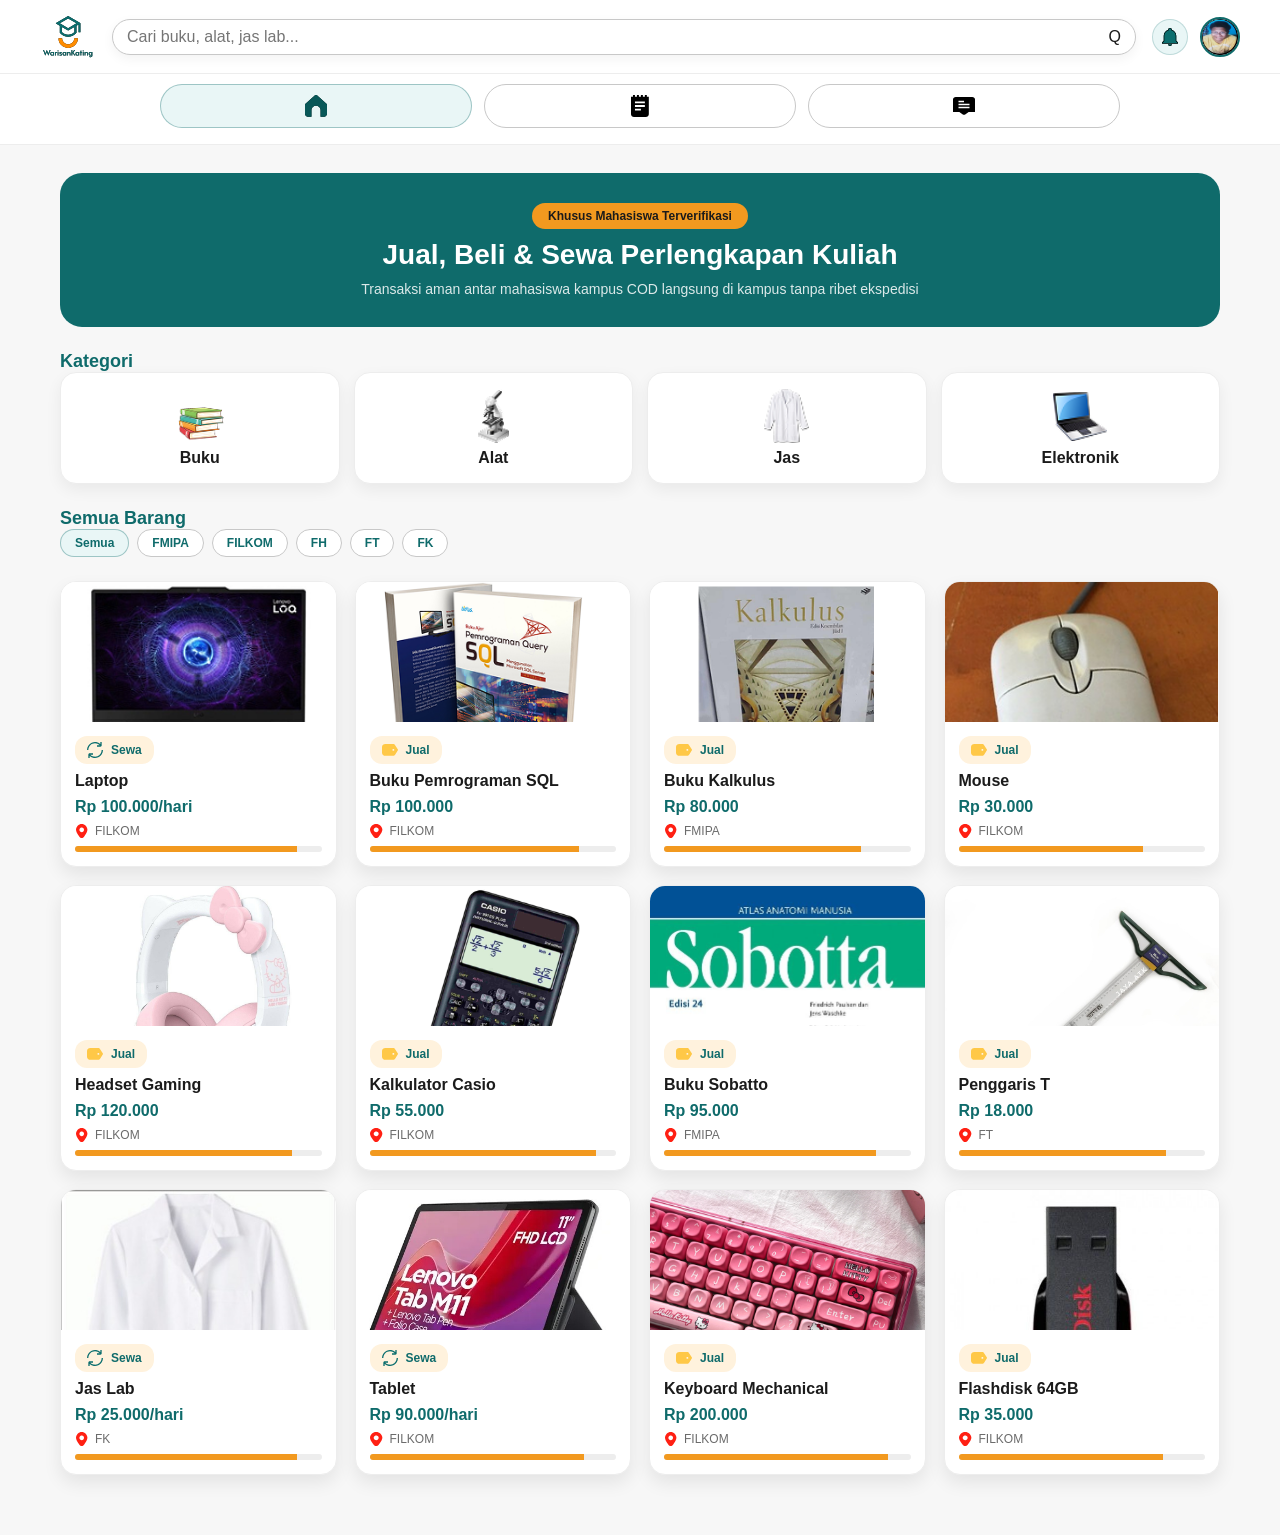
==== index.html @ fee2336a "First commit: membuat struktur dasar warisankating" ====
<!doctype html>
<html lang="id">
  <head>
    <meta charset="UTF-8" />
    <meta name="viewport" content="width=device-width, initial-scale=1.0" />
    <title>WarisanKating - Home</title>
    <link rel="stylesheet" href="style.css" />
  </head>
  <body class="app-shell">
    <header class="navbar">
      <div class="navbar-inner">
        <a class="brand" href="index.html">
          <img class="brand-logo" src="images/Logo.svg" alt="WarisanKating" />
        </a>
        <div class="nav-search">
          <input type="text" placeholder="Cari buku, alat, jas lab..." />
          <span>Q</span>
        </div>
        <div class="nav-actions">
          <span class="nav-icon">
            <img src="images/Notifikasi.svg" alt="Notifikasi" />
          </span>
          <a class="nav-avatar" href="profile.html">
            <img src="images/Prabu.png" alt="Foto Profil" />
          </a>
        </div>
      </div>
    </header>

    <nav class="top-icons">
      <div class="top-icons-inner">
        <a class="top-link is-active" href="index.html">
          <img src="images/Home.svg" alt="Beranda" />
        </a>
        <a class="top-link" href="sewa.html">
          <img src="images/Pesanan.svg" alt="Sewa" />
        </a>
        <a class="top-link" href="chat-list.html">
          <img src="images/Chat.svg" alt="Chat" />
        </a>
      </div>
    </nav>

    <main class="page-content">
      <section class="hero">
        <span class="hero-badge">Khusus Mahasiswa Terverifikasi</span>
        <h1 class="hero-title">Jual, Beli &amp; Sewa Perlengkapan Kuliah</h1>
        <p class="hero-subtitle">
          Transaksi aman antar mahasiswa kampus COD langsung di kampus tanpa
          ribet ekspedisi
        </p>
      </section>

      <section>
        <div class="section-title">Kategori</div>
        <div class="category-grid">
          <div class="category-card">
            <img src="images/KategoriBuku.png" alt="Buku" />
            <span>Buku</span>
          </div>
          <div class="category-card">
            <img src="images/KategoriAlat.png" alt="Alat" />
            <span>Alat</span>
          </div>
          <div class="category-card">
            <img src="images/KategoriJas.png" alt="Jas" />
            <span>Jas</span>
          </div>
          <div class="category-card">
            <img src="images/kategoriElektronik.png" alt="Elektronik" />
            <span>Elektronik</span>
          </div>
        </div>
      </section>

      <section>
        <div class="section-title">Semua Barang</div>
        <div class="filter-row">
          <span class="chip is-active">Semua</span>
          <span class="chip">FMIPA</span>
          <span class="chip">FILKOM</span>
          <span class="chip">FH</span>
          <span class="chip">FT</span>
          <span class="chip">FK</span>
        </div>
      </section>

      <section class="item-grid">
        <a class="item-card" href="detail.html?item=laptop">
          <div class="item-image">
            <img src="images/Laptop.png" alt="Laptop" />
          </div>
          <div class="item-body">
            <div class="item-tag">
              <img src="images/sewa.svg" alt="Sewa" />
              <span>Sewa</span>
            </div>
            <div class="item-name">Laptop</div>
            <div class="item-price">Rp 100.000/hari</div>
            <div class="item-location">
              <img src="images/lokasi.svg" alt="Lokasi" />
              <span>FILKOM</span>
            </div>
            <div class="item-progress"><span style="width: 90%"></span></div>
          </div>
        </a>
        <a class="item-card" href="detail.html?item=buku-sql">
          <div class="item-image">
            <img src="images/buku%20ql.png" alt="Buku SQL" />
          </div>
          <div class="item-body">
            <div class="item-tag">
              <img src="images/jual.svg" alt="Jual" />
              <span>Jual</span>
            </div>
            <div class="item-name">Buku Pemrograman SQL</div>
            <div class="item-price">Rp 100.000</div>
            <div class="item-location">
              <img src="images/lokasi.svg" alt="Lokasi" />
              <span>FILKOM</span>
            </div>
            <div class="item-progress"><span style="width: 85%"></span></div>
          </div>
        </a>
        <a class="item-card" href="detail.html?item=buku-kalkulus">
          <div class="item-image">
            <img src="images/Buku%20kalkulus.png" alt="Buku Kalkulus" />
          </div>
          <div class="item-body">
            <div class="item-tag">
              <img src="images/jual.svg" alt="Jual" />
              <span>Jual</span>
            </div>
            <div class="item-name">Buku Kalkulus</div>
            <div class="item-price">Rp 80.000</div>
            <div class="item-location">
              <img src="images/lokasi.svg" alt="Lokasi" />
              <span>FMIPA</span>
            </div>
            <div class="item-progress"><span style="width: 80%"></span></div>
          </div>
        </a>
        <a class="item-card" href="detail.html?item=mouse">
          <div class="item-image">
            <img src="images/tikus.png" alt="Mouse" />
          </div>
          <div class="item-body">
            <div class="item-tag">
              <img src="images/jual.svg" alt="Jual" />
              <span>Jual</span>
            </div>
            <div class="item-name">Mouse</div>
            <div class="item-price">Rp 30.000</div>
            <div class="item-location">
              <img src="images/lokasi.svg" alt="Lokasi" />
              <span>FILKOM</span>
            </div>
            <div class="item-progress"><span style="width: 75%"></span></div>
          </div>
        </a>
        <a class="item-card" href="detail.html?item=headset">
          <div class="item-image">
            <img src="images/ProdukHeadset.png" alt="Headset Gaming" />
          </div>
          <div class="item-body">
            <div class="item-tag">
              <img src="images/jual.svg" alt="Jual" />
              <span>Jual</span>
            </div>
            <div class="item-name">Headset Gaming</div>
            <div class="item-price">Rp 120.000</div>
            <div class="item-location">
              <img src="images/lokasi.svg" alt="Lokasi" />
              <span>FILKOM</span>
            </div>
            <div class="item-progress"><span style="width: 88%"></span></div>
          </div>
        </a>
        <a class="item-card" href="detail.html?item=calculator-casio">
          <div class="item-image">
            <img src="images/ProdukKalkulator.png" alt="Kalkulator Casio" />
          </div>
          <div class="item-body">
            <div class="item-tag">
              <img src="images/jual.svg" alt="Jual" />
              <span>Jual</span>
            </div>
            <div class="item-name">Kalkulator Casio</div>
            <div class="item-price">Rp 55.000</div>
            <div class="item-location">
              <img src="images/lokasi.svg" alt="Lokasi" />
              <span>FILKOM</span>
            </div>
            <div class="item-progress"><span style="width: 92%"></span></div>
          </div>
        </a>
        <a class="item-card" href="detail.html?item=buku-sabatta">
          <div class="item-image">
            <img src="images/ProdukSobotta.png" alt="Buku Sabotto" />
          </div>
          <div class="item-body">
            <div class="item-tag">
              <img src="images/jual.svg" alt="Jual" />
              <span>Jual</span>
            </div>
            <div class="item-name">Buku Sobatto</div>
            <div class="item-price">Rp 95.000</div>
            <div class="item-location">
              <img src="images/lokasi.svg" alt="Lokasi" />
              <span>FMIPA</span>
            </div>
            <div class="item-progress"><span style="width: 86%"></span></div>
          </div>
        </a>
        <a class="item-card" href="detail.html?item=penggaris-t">
          <div class="item-image">
            <img src="images/ProdukPenggaris.png" alt="Penggaris T" />
          </div>
          <div class="item-body">
            <div class="item-tag">
              <img src="images/jual.svg" alt="Jual" />
              <span>Jual</span>
            </div>
            <div class="item-name">Penggaris T</div>
            <div class="item-price">Rp 18.000</div>
            <div class="item-location">
              <img src="images/lokasi.svg" alt="Lokasi" />
              <span>FT</span>
            </div>
            <div class="item-progress"><span style="width: 84%"></span></div>
          </div>
        </a>
        <a class="item-card" href="detail.html?item=jas-lab">
          <div class="item-image">
            <img src="images/ProdukJaslab.png" alt="Jas Lab" />
          </div>
          <div class="item-body">
            <div class="item-tag">
              <img src="images/sewa.svg" alt="Sewa" />
              <span>Sewa</span>
            </div>
            <div class="item-name">Jas Lab</div>
            <div class="item-price">Rp 25.000/hari</div>
            <div class="item-location">
              <img src="images/lokasi.svg" alt="Lokasi" />
              <span>FK</span>
            </div>
            <div class="item-progress"><span style="width: 90%"></span></div>
          </div>
        </a>
        <a class="item-card" href="detail.html?item=tablet">
          <div class="item-image">
            <img src="images/ProdukTablet.png" alt="Tablet" />
          </div>
          <div class="item-body">
            <div class="item-tag">
              <img src="images/sewa.svg" alt="Sewa" />
              <span>Sewa</span>
            </div>
            <div class="item-name">Tablet</div>
            <div class="item-price">Rp 90.000/hari</div>
            <div class="item-location">
              <img src="images/lokasi.svg" alt="Lokasi" />
              <span>FILKOM</span>
            </div>
            <div class="item-progress"><span style="width: 87%"></span></div>
          </div>
        </a>
        <a class="item-card" href="detail.html?item=keyboard">
          <div class="item-image">
            <img src="images/ProdukKeyboard.png" alt="Keyboard Mechanical" />
          </div>
          <div class="item-body">
            <div class="item-tag">
              <img src="images/jual.svg" alt="Jual" />
              <span>Jual</span>
            </div>
            <div class="item-name">Keyboard Mechanical</div>
            <div class="item-price">Rp 200.000</div>
            <div class="item-location">
              <img src="images/lokasi.svg" alt="Lokasi" />
              <span>FILKOM</span>
            </div>
            <div class="item-progress"><span style="width: 91%"></span></div>
          </div>
        </a>
        <a class="item-card" href="detail.html?item=flashdisk">
          <div class="item-image">
            <img src="images/ProdukFlashdisk.png" alt="Flashdisk 64GB" />
          </div>
          <div class="item-body">
            <div class="item-tag">
              <img src="images/jual.svg" alt="Jual" />
              <span>Jual</span>
            </div>
            <div class="item-name">Flashdisk 64GB</div>
            <div class="item-price">Rp 35.000</div>
            <div class="item-location">
              <img src="images/lokasi.svg" alt="Lokasi" />
              <span>FILKOM</span>
            </div>
            <div class="item-progress"><span style="width: 83%"></span></div>
          </div>
        </a>
      </section>
    </main>
    <script src="script.js"></script>
  </body>
</html>
---- style.css ----
:root {
  --teal-900: #0f6b6b;
  --teal-700: #138080;
  --teal-500: #1a9b9b;
  --mint-100: #e9f6f6;
  --gray-50: #f7f7f7;
  --gray-100: #ededed;
  --gray-300: #c8c8c8;
  --gray-600: #6b6b6b;
  --white: #ffffff;
  --orange-500: #f2991f;
  --shadow-soft: 0 12px 28px rgba(0, 0, 0, 0.12);
  --radius-lg: 22px;
  --radius-md: 14px;
  --radius-sm: 10px;
}

* {
  box-sizing: border-box;
  margin: 0;
  padding: 0;
}

html,
body {
  height: 100%;
}

body {
  font-family: "Poppins", "Segoe UI", Tahoma, sans-serif;
  color: #1b1b1b;
  background: radial-gradient(
    circle at 20% 20%,
    #1a8b8b 0%,
    #0f6b6b 40%,
    #0b5151 100%
  );
}

body.app-shell {
  background: var(--gray-50);
}

a {
  text-decoration: none;
  color: inherit;
}

img {
  max-width: 100%;
  display: block;
}

button {
  font: inherit;
  border: none;
  background: none;
  cursor: pointer;
}

input {
  font: inherit;
}

.page {
  min-height: 100vh;
  display: flex;
  align-items: center;
  justify-content: center;
  padding: 40px 20px;
}

.card {
  width: min(960px, 100%);
  background: var(--white);
  border-radius: 28px;
  box-shadow: var(--shadow-soft);
  display: grid;
  grid-template-columns: 1.1fr 0.9fr;
  gap: 32px;
  padding: 40px;
}

@media (max-width: 900px) {
  .card {
    grid-template-columns: 1fr;
    padding: 32px 24px;
  }
}

.login-left {
  display: flex;
  flex-direction: column;
  gap: 22px;
}

.login-title {
  font-size: 40px;
  font-weight: 700;
  color: var(--teal-900);
  text-shadow: 0 2px 0 rgba(15, 107, 107, 0.25);
}

.login-subtitle {
  color: var(--gray-600);
  font-size: 14px;
}

.social-btn {
  display: flex;
  align-items: center;
  justify-content: center;
  gap: 12px;
  border: 1px solid var(--gray-300);
  border-radius: 999px;
  padding: 12px 18px;
  font-weight: 600;
  color: var(--teal-900);
}

.social-btn img {
  width: 20px;
  height: 20px;
  object-fit: contain;
}

.social-row {
  display: grid;
  grid-template-columns: repeat(3, 1fr);
  gap: 12px;
}

.social-icon {
  height: 46px;
  border: 1px solid var(--gray-300);
  border-radius: 999px;
  display: grid;
  place-items: center;
  color: var(--teal-900);
  font-weight: 700;
}

.social-icon img {
  width: 20px;
  height: 20px;
  object-fit: contain;
}

.divider {
  height: 1px;
  background: var(--gray-100);
}

.field {
  display: flex;
  flex-direction: column;
  gap: 8px;
}

.field label {
  font-size: 13px;
  color: var(--gray-600);
}

.field input {
  border: 1px solid var(--gray-300);
  border-radius: 999px;
  padding: 12px 16px;
  outline: none;
}

.field input:focus {
  border-color: var(--teal-700);
  box-shadow: 0 0 0 3px rgba(19, 128, 128, 0.15);
}

.primary-btn {
  background: var(--teal-900);
  color: var(--white);
  padding: 14px 18px;
  border-radius: 999px;
  font-weight: 600;
  display: inline-flex;
  align-items: center;
  justify-content: center;
  text-align: center;
}

.side-panel {
  background: var(--mint-100);
  border-radius: 24px;
  display: grid;
  place-items: center;
  padding: 32px;
  text-align: center;
  gap: 16px;
}

.logo-full {
  width: min(320px, 100%);
  height: auto;
  display: block;
}

.navbar {
  background: var(--white);
  border-bottom: 1px solid var(--gray-100);
  padding: 14px 20px;
}

.navbar-inner {
  width: min(1200px, 100%);
  margin: 0 auto;
  display: grid;
  grid-template-columns: auto 1fr auto;
  gap: 16px;
  align-items: center;
}

.brand {
  display: flex;
  align-items: center;
  color: var(--teal-900);
  font-weight: 700;
}

.brand-logo {
  width: 56px;
  height: auto;
  display: block;
}

.nav-search {
  display: flex;
  align-items: center;
  gap: 12px;
  background: var(--white);
  border: 1px solid var(--gray-300);
  border-radius: 999px;
  padding: 8px 14px;
  box-shadow: 0 4px 12px rgba(0, 0, 0, 0.05);
}

.nav-search input {
  border: none;
  outline: none;
  width: 100%;
}

.nav-actions {
  display: flex;
  align-items: center;
  gap: 12px;
}

.pill {
  padding: 8px 16px;
  border-radius: 999px;
  background: var(--teal-900);
  color: var(--white);
  font-weight: 600;
  font-size: 13px;
}

.nav-icon {
  width: 36px;
  height: 36px;
  border-radius: 999px;
  background: var(--mint-100);
  border: 1px solid rgba(15, 107, 107, 0.2);
  display: grid;
  place-items: center;
  font-weight: 700;
  color: var(--teal-900);
}

.nav-icon img {
  width: 18px;
  height: 18px;
  object-fit: contain;
}

.nav-avatar {
  width: 40px;
  height: 40px;
  border-radius: 50%;
  border: 2px solid var(--teal-900);
  background: var(--white);
  display: grid;
  place-items: center;
  font-weight: 700;
  color: var(--teal-900);
}

.top-icons {
  background: var(--white);
  border-bottom: 1px solid var(--gray-100);
  padding: 10px 20px 16px;
}

.top-icons-inner {
  width: min(960px, 100%);
  margin: 0 auto;
  display: grid;
  grid-template-columns: repeat(3, 1fr);
  gap: 12px;
}

.top-link {
  border: 1px solid var(--gray-300);
  border-radius: 999px;
  padding: 10px;
  display: grid;
  place-items: center;
  color: var(--teal-900);
  font-weight: 700;
}

.top-link img {
  width: 22px;
  height: 22px;
  object-fit: contain;
}

.top-link.is-active {
  background: var(--mint-100);
  border-color: rgba(15, 107, 107, 0.35);
}

.page-content {
  width: min(1200px, 100%);
  margin: 0 auto;
  padding: 28px 20px 60px;
  display: flex;
  flex-direction: column;
  gap: 24px;
}

.hero {
  background: var(--teal-900);
  color: var(--white);
  border-radius: 22px;
  padding: 30px;
  text-align: center;
  display: grid;
  gap: 10px;
}

.hero-badge {
  justify-self: center;
  background: var(--orange-500);
  color: #1b1b1b;
  padding: 6px 16px;
  border-radius: 999px;
  font-weight: 600;
  font-size: 12px;
}

.hero-title {
  font-size: 28px;
  font-weight: 700;
}

.hero-subtitle {
  color: rgba(255, 255, 255, 0.85);
  font-size: 14px;
}

.category-grid {
  display: grid;
  grid-template-columns: repeat(auto-fit, minmax(140px, 1fr));
  gap: 14px;
}

.category-card {
  background: var(--white);
  border: 1px solid var(--gray-100);
  border-radius: 16px;
  padding: 16px;
  display: grid;
  gap: 6px;
  place-items: center;
  box-shadow: 0 6px 16px rgba(0, 0, 0, 0.06);
  font-weight: 600;
}

.category-card img {
  width: 54px;
  height: 54px;
  object-fit: contain;
}

.section-title {
  font-weight: 700;
  font-size: 18px;
  color: var(--teal-900);
}

.section-title.with-icon {
  display: inline-flex;
  align-items: center;
  gap: 8px;
}

.section-title.with-icon img {
  width: 18px;
  height: 18px;
  object-fit: contain;
}

.recommendations {
  display: grid;
  gap: 14px;
}

.filter-row {
  display: flex;
  flex-wrap: wrap;
  gap: 8px;
}

.chip {
  padding: 6px 14px;
  border-radius: 999px;
  border: 1px solid var(--gray-300);
  background: var(--white);
  font-size: 12px;
  font-weight: 600;
  color: var(--teal-900);
}

.chip.is-active {
  background: var(--mint-100);
  border-color: rgba(15, 107, 107, 0.35);
}

.item-grid {
  display: grid;
  grid-template-columns: repeat(auto-fit, minmax(220px, 1fr));
  gap: 18px;
}

.item-card {
  background: var(--white);
  border-radius: 16px;
  border: 1px solid var(--gray-100);
  box-shadow: 0 8px 18px rgba(0, 0, 0, 0.08);
  overflow: hidden;
  display: grid;
}

.item-image {
  height: 140px;
  background: var(--white);
  display: grid;
  place-items: center;
  color: var(--gray-600);
  font-weight: 600;
  overflow: hidden;
}

.item-image img {
  width: 100%;
  height: 100%;
  object-fit: cover;
  object-position: center;
}

.item-body {
  padding: 14px;
  display: grid;
  gap: 8px;
}

.item-tag {
  justify-self: start;
  display: inline-flex;
  align-items: center;
  gap: 8px;
  padding: 6px 12px;
  border-radius: 12px;
  background: #fff2dd;
  color: var(--teal-900);
  font-size: 12px;
  font-weight: 600;
}

.item-tag img {
  width: 16px;
  height: 16px;
  object-fit: contain;
}

.item-name {
  font-weight: 700;
}

.item-price {
  color: var(--teal-900);
  font-weight: 700;
}

.item-meta {
  font-size: 12px;
  color: var(--gray-600);
}

.item-location {
  display: inline-flex;
  align-items: center;
  gap: 6px;
  font-size: 12px;
  color: var(--gray-600);
}

.item-location img {
  width: 14px;
  height: 14px;
  object-fit: contain;
}

.item-progress {
  height: 6px;
  background: var(--gray-100);
  border-radius: 999px;
  overflow: hidden;
}

.item-progress span {
  display: block;
  height: 100%;
  width: 70%;
  background: var(--orange-500);
}

.detail-layout {
  display: grid;
  grid-template-columns: 1.1fr 0.9fr;
  gap: 24px;
  align-items: start;
}

@media (max-width: 900px) {
  .detail-layout {
    grid-template-columns: 1fr;
  }
}

.back-link {
  color: var(--teal-900);
  font-weight: 600;
  display: inline-flex;
  align-items: center;
  gap: 8px;
}

.media-card {
  background: var(--white);
  border-radius: 18px;
  border: 1px solid var(--gray-100);
  padding: 16px;
  display: grid;
  gap: 12px;
  box-shadow: 0 8px 18px rgba(0, 0, 0, 0.08);
  align-content: start;
  overflow: hidden;
}

.media-main {
  border-radius: 14px;
  background: var(--white);
  height: 320px;
  display: grid;
  place-items: center;
  font-weight: 600;
  color: var(--gray-600);
  overflow: hidden;
}

.media-main img {
  width: 100%;
  height: 100%;
  object-fit: cover;
  object-position: center;
  border-radius: 14px;
}

.media-thumbs {
  display: grid;
  grid-template-columns: repeat(3, 1fr);
  gap: 10px;
  margin-top: 4px;
}

.media-thumbs.is-two {
  grid-template-columns: repeat(2, 1fr);
}

.thumb {
  border-radius: 12px;
  background: var(--white);
  height: 100px;
  display: grid;
  place-items: center;
  font-size: 12px;
  color: var(--gray-600);
}

.thumb img {
  width: 100%;
  height: 100%;
  object-fit: cover;
  object-position: center;
  border-radius: 12px;
}

.detail-card {
  background: var(--white);
  border-radius: 18px;
  border: 1px solid var(--gray-100);
  padding: 18px;
  display: grid;
  gap: 14px;
  box-shadow: 0 8px 18px rgba(0, 0, 0, 0.08);
}

.tag {
  display: inline-flex;
  align-items: center;
  gap: 6px;
  padding: 6px 12px;
  border-radius: 999px;
  background: var(--mint-100);
  color: var(--teal-900);
  font-size: 12px;
  font-weight: 600;
}

.detail-title {
  font-size: 22px;
  font-weight: 700;
}

.detail-price {
  color: var(--teal-900);
  font-weight: 700;
  font-size: 18px;
}

.progress-row {
  display: grid;
  gap: 8px;
}

.profile-card {
  display: grid;
  grid-template-columns: auto 1fr;
  gap: 12px;
  align-items: center;
  background: var(--gray-50);
  border-radius: 14px;
  padding: 12px;
}

.avatar {
  width: 44px;
  height: 44px;
  border-radius: 50%;
  background: var(--gray-300);
  display: grid;
  place-items: center;
  font-weight: 700;
  color: var(--white);
}

.avatar img {
  width: 100%;
  height: 100%;
  object-fit: cover;
  border-radius: 50%;
}

.action-row {
  display: grid;
  grid-template-columns: 1fr auto;
  gap: 12px;
  align-items: center;
}

.outline-btn {
  border: 1px solid var(--gray-300);
  border-radius: 999px;
  padding: 10px 14px;
  font-weight: 600;
  color: var(--teal-900);
}

.note {
  background: #fff6e8;
  border: 1px solid #ffd9a5;
  color: #9a5a12;
  padding: 10px 14px;
  border-radius: 12px;
  font-size: 12px;
}

.list-card {
  background: var(--white);
  border-radius: 18px;
  border: 1px solid var(--gray-100);
  box-shadow: 0 8px 18px rgba(0, 0, 0, 0.08);
  overflow: hidden;
}

.list-item {
  display: grid;
  grid-template-columns: auto 1fr auto;
  gap: 14px;
  align-items: center;
  padding: 16px 18px;
  border-bottom: 1px solid var(--gray-100);
}

.list-item:last-child {
  border-bottom: none;
}

.list-meta {
  font-size: 12px;
  color: var(--gray-600);
}

.status-dot {
  width: 8px;
  height: 8px;
  border-radius: 50%;
  background: #34c759;
  display: inline-block;
  margin-right: 6px;
}

.chat-layout {
  display: grid;
  gap: 16px;
  margin-top: 6px;
}

.chat-header {
  background: var(--white);
  border-radius: 18px;
  border: 1px solid var(--gray-100);
  padding: 14px 18px;
  display: grid;
  grid-template-columns: auto 1fr auto;
  gap: 12px;
  align-items: center;
  box-shadow: 0 8px 18px rgba(0, 0, 0, 0.08);
}

.chat-topic {
  background: var(--mint-100);
  border: 1px solid rgba(15, 107, 107, 0.25);
  color: var(--teal-900);
  padding: 6px 12px;
  border-radius: 999px;
  font-size: 12px;
  font-weight: 600;
}

.chat-window {
  background: var(--white);
  border-radius: 18px;
  border: 1px solid var(--gray-100);
  padding: 18px;
  display: flex;
  flex-direction: column;
  gap: 14px;
  min-height: 360px;
  box-shadow: 0 8px 18px rgba(0, 0, 0, 0.08);
}

.bubble {
  max-width: 70%;
  padding: 12px 16px;
  border-radius: 18px;
  font-size: 14px;
  line-height: 1.4;
}

.bubble.incoming {
  background: var(--gray-100);
  color: var(--teal-900);
  align-self: flex-start;
}

.bubble.outgoing {
  background: var(--teal-900);
  color: var(--white);
  align-self: flex-end;
}

.bubble-meta {
  font-size: 11px;
  color: var(--gray-600);
  margin-top: 6px;
  display: block;
}

.quick-reply {
  align-self: flex-start;
  background: var(--gray-100);
  border-radius: 14px;
  padding: 10px 14px;
  font-weight: 600;
  color: var(--teal-900);
}

.chat-input {
  background: var(--white);
  border-radius: 18px;
  border: 1px solid var(--gray-100);
  padding: 12px;
  display: grid;
  grid-template-columns: auto 1fr auto;
  gap: 12px;
  align-items: center;
  box-shadow: 0 8px 18px rgba(0, 0, 0, 0.08);
}

.chat-input input {
  border: none;
  outline: none;
  padding: 10px 12px;
  background: var(--gray-50);
  border-radius: 999px;
}

.icon-btn {
  width: 44px;
  height: 44px;
  border-radius: 12px;
  display: grid;
  place-items: center;
  background: var(--mint-100);
  border: 1px solid rgba(15, 107, 107, 0.2);
  font-weight: 700;
  color: var(--teal-900);
}

.send-btn {
  width: 56px;
  height: 44px;
  border-radius: 12px;
  background: var(--teal-900);
  color: var(--white);
  font-weight: 700;
  display: grid;
  place-items: center;
}

.rental-card {
  background: var(--white);
  border-radius: 18px;
  border: 1px solid var(--gray-100);
  padding: 16px 18px;
  display: grid;
  grid-template-columns: auto 1fr;
  gap: 16px;
  box-shadow: 0 8px 18px rgba(0, 0, 0, 0.08);
}

.rental-thumb {
  width: 120px;
  height: 90px;
  border-radius: 12px;
  background: var(--gray-100);
  display: grid;
  place-items: center;
  color: var(--gray-600);
  font-size: 12px;
}

.rental-thumb img {
  width: 100%;
  height: 100%;
  object-fit: cover;
  border-radius: 12px;
}

.rental-info {
  display: grid;
  gap: 6px;
}

.rental-dates {
  display: grid;
  grid-template-columns: repeat(2, minmax(0, 1fr));
  gap: 8px;
  font-size: 12px;
  color: var(--gray-600);
}

.rental-alert {
  background: #ffecec;
  color: #c43d3d;
  font-size: 12px;
  padding: 6px 10px;
  border-radius: 999px;
  display: inline-flex;
  align-items: center;
  gap: 6px;
}

.rental-alert.good {
  background: #e8faf4;
  color: #1f7a5f;
}

.profile-hero {
  background: var(--teal-900);
  color: var(--white);
  border-radius: 18px;
  padding: 24px;
  display: grid;
  gap: 10px;
  text-align: center;
}

.profile-avatar {
  width: 80px;
  height: 80px;
  border-radius: 50%;
  border: 3px solid var(--white);
  background: var(--gray-300);
  margin: 0 auto;
  display: grid;
  place-items: center;
  font-weight: 700;
}

.profile-avatar img {
  width: 100%;
  height: 100%;
  object-fit: cover;
  border-radius: 50%;
}

.profile-name {
  font-size: 20px;
  font-weight: 700;
}

.profile-subtitle {
  font-size: 13px;
  color: rgba(255, 255, 255, 0.8);
}

.profile-badge {
  margin: 6px auto 0;
  background: var(--white);
  color: var(--teal-900);
  padding: 6px 14px;
  border-radius: 999px;
  font-size: 12px;
  font-weight: 600;
  display: inline-flex;
  align-items: center;
  gap: 6px;
}

.profile-stats {
  margin-top: 10px;
  display: grid;
  grid-template-columns: repeat(3, 1fr);
  gap: 10px;
}

.stat {
  display: grid;
  gap: 4px;
  font-size: 12px;
  color: rgba(255, 255, 255, 0.8);
}

.stat strong {
  font-size: 16px;
  color: var(--white);
}

.profile-tabs {
  display: grid;
  grid-template-columns: repeat(2, minmax(0, 1fr));
  gap: 12px;
}

.tab-btn {
  border: 1px solid var(--gray-300);
  border-radius: 12px;
  padding: 12px 14px;
  font-weight: 600;
  text-align: center;
  background: var(--white);
  color: var(--teal-900);
}

.tab-btn.is-active {
  border-color: var(--teal-900);
  box-shadow: inset 0 0 0 1px var(--teal-900);
}
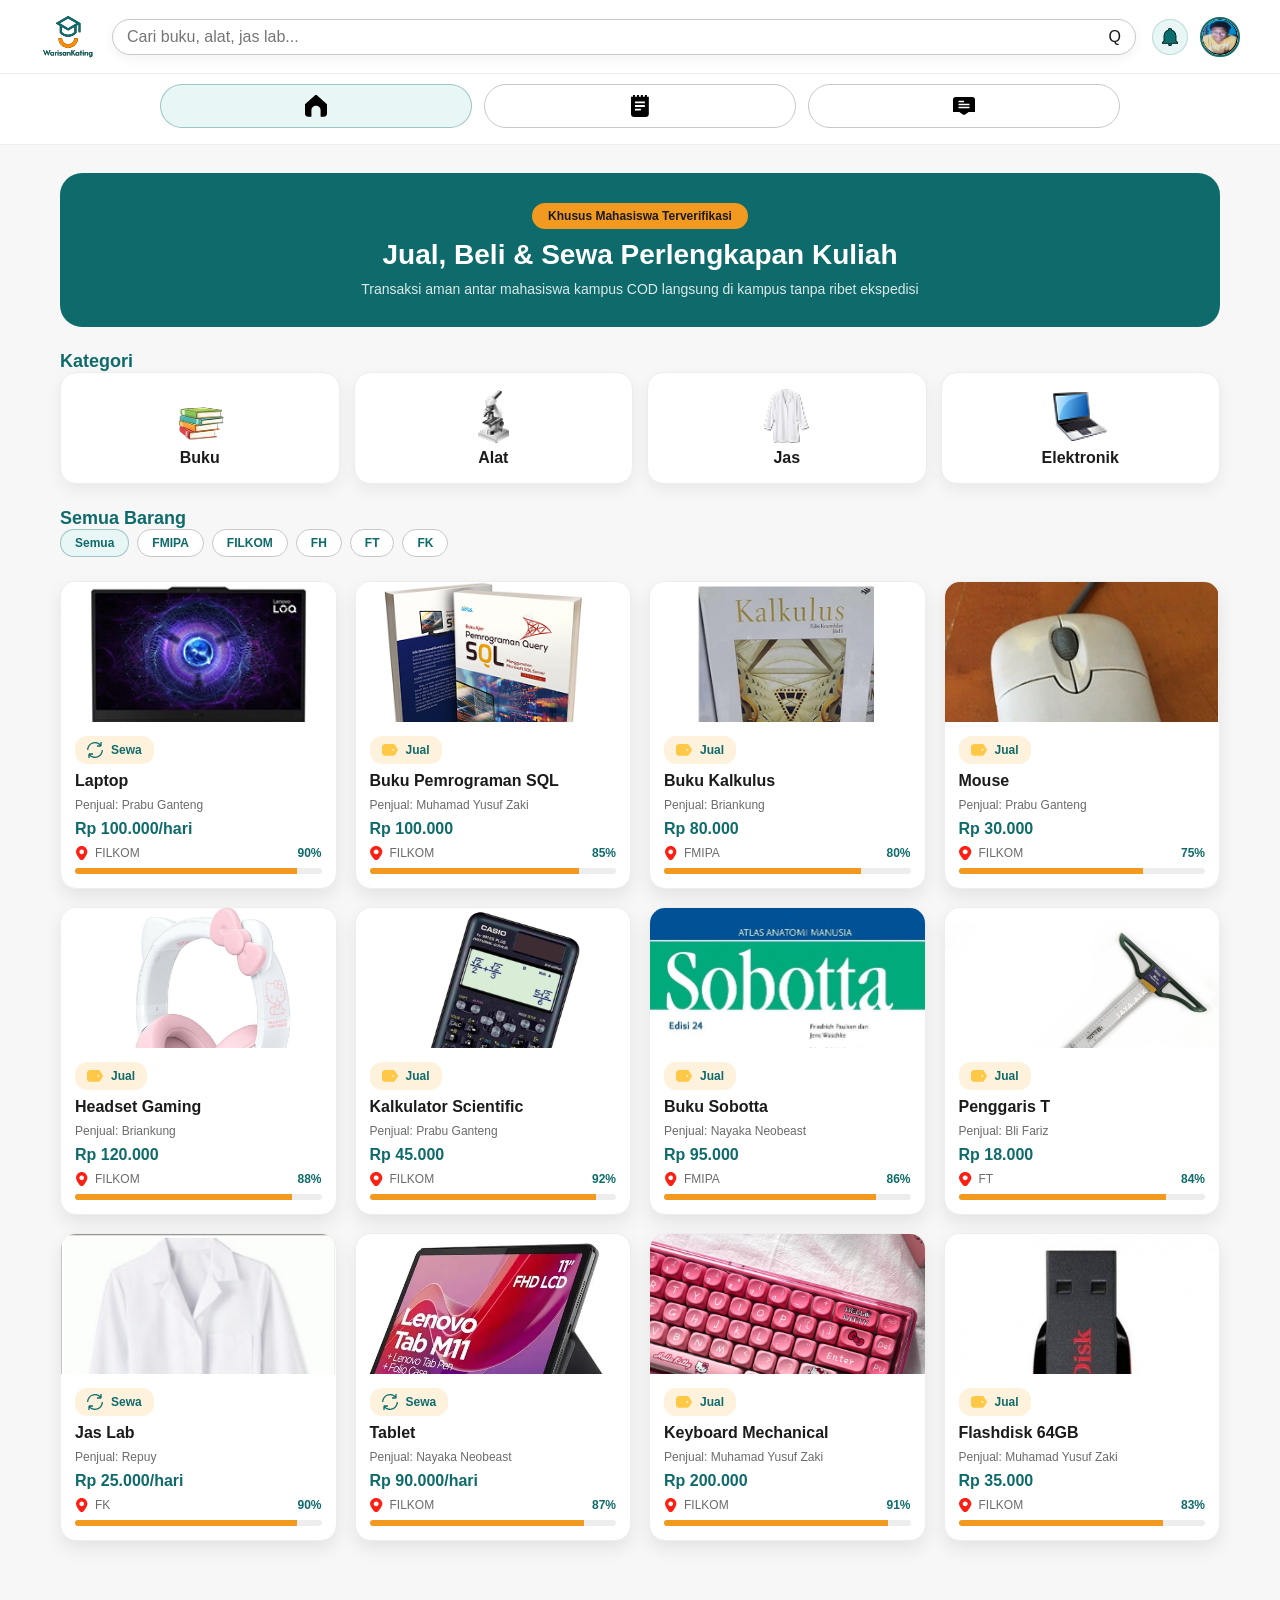
==== commit 72ac1a35: "fix: Sudah sesuai" ====
--- a/index.html
+++ b/index.html
@@ -96,10 +96,14 @@
               <span>Sewa</span>
             </div>
             <div class="item-name">Laptop</div>
+            <div class="item-meta">Penjual: Prabu Ganteng</div>
             <div class="item-price">Rp 100.000/hari</div>
-            <div class="item-location">
-              <img src="images/lokasi.svg" alt="Lokasi" />
-              <span>FILKOM</span>
+            <div class="item-row">
+              <div class="item-location">
+                <img src="images/lokasi.svg" alt="Lokasi" />
+                <span>FILKOM</span>
+              </div>
+              <div class="item-rating">90%</div>
             </div>
             <div class="item-progress"><span style="width: 90%"></span></div>
           </div>
@@ -114,10 +118,14 @@
               <span>Jual</span>
             </div>
             <div class="item-name">Buku Pemrograman SQL</div>
+            <div class="item-meta">Penjual: Muhamad Yusuf Zaki</div>
             <div class="item-price">Rp 100.000</div>
-            <div class="item-location">
-              <img src="images/lokasi.svg" alt="Lokasi" />
-              <span>FILKOM</span>
+            <div class="item-row">
+              <div class="item-location">
+                <img src="images/lokasi.svg" alt="Lokasi" />
+                <span>FILKOM</span>
+              </div>
+              <div class="item-rating">85%</div>
             </div>
             <div class="item-progress"><span style="width: 85%"></span></div>
           </div>
@@ -132,10 +140,14 @@
               <span>Jual</span>
             </div>
             <div class="item-name">Buku Kalkulus</div>
+            <div class="item-meta">Penjual: Briankung</div>
             <div class="item-price">Rp 80.000</div>
-            <div class="item-location">
-              <img src="images/lokasi.svg" alt="Lokasi" />
-              <span>FMIPA</span>
+            <div class="item-row">
+              <div class="item-location">
+                <img src="images/lokasi.svg" alt="Lokasi" />
+                <span>FMIPA</span>
+              </div>
+              <div class="item-rating">80%</div>
             </div>
             <div class="item-progress"><span style="width: 80%"></span></div>
           </div>
@@ -150,10 +162,14 @@
               <span>Jual</span>
             </div>
             <div class="item-name">Mouse</div>
+            <div class="item-meta">Penjual: Prabu Ganteng</div>
             <div class="item-price">Rp 30.000</div>
-            <div class="item-location">
-              <img src="images/lokasi.svg" alt="Lokasi" />
-              <span>FILKOM</span>
+            <div class="item-row">
+              <div class="item-location">
+                <img src="images/lokasi.svg" alt="Lokasi" />
+                <span>FILKOM</span>
+              </div>
+              <div class="item-rating">75%</div>
             </div>
             <div class="item-progress"><span style="width: 75%"></span></div>
           </div>
@@ -168,28 +184,39 @@
               <span>Jual</span>
             </div>
             <div class="item-name">Headset Gaming</div>
+            <div class="item-meta">Penjual: Briankung</div>
             <div class="item-price">Rp 120.000</div>
-            <div class="item-location">
-              <img src="images/lokasi.svg" alt="Lokasi" />
-              <span>FILKOM</span>
+            <div class="item-row">
+              <div class="item-location">
+                <img src="images/lokasi.svg" alt="Lokasi" />
+                <span>FILKOM</span>
+              </div>
+              <div class="item-rating">88%</div>
             </div>
             <div class="item-progress"><span style="width: 88%"></span></div>
           </div>
         </a>
-        <a class="item-card" href="detail.html?item=calculator-casio">
-          <div class="item-image">
-            <img src="images/ProdukKalkulator.png" alt="Kalkulator Casio" />
-          </div>
-          <div class="item-body">
-            <div class="item-tag">
-              <img src="images/jual.svg" alt="Jual" />
-              <span>Jual</span>
-            </div>
-            <div class="item-name">Kalkulator Casio</div>
-            <div class="item-price">Rp 55.000</div>
-            <div class="item-location">
-              <img src="images/lokasi.svg" alt="Lokasi" />
-              <span>FILKOM</span>
+        <a class="item-card" href="detail.html?item=kalkulator">
+          <div class="item-image">
+            <img
+              src="images/ProdukKalkulator.png"
+              alt="Kalkulator Scientific"
+            />
+          </div>
+          <div class="item-body">
+            <div class="item-tag">
+              <img src="images/jual.svg" alt="Jual" />
+              <span>Jual</span>
+            </div>
+            <div class="item-name">Kalkulator Scientific</div>
+            <div class="item-meta">Penjual: Prabu Ganteng</div>
+            <div class="item-price">Rp 45.000</div>
+            <div class="item-row">
+              <div class="item-location">
+                <img src="images/lokasi.svg" alt="Lokasi" />
+                <span>FILKOM</span>
+              </div>
+              <div class="item-rating">92%</div>
             </div>
             <div class="item-progress"><span style="width: 92%"></span></div>
           </div>
@@ -203,11 +230,15 @@
               <img src="images/jual.svg" alt="Jual" />
               <span>Jual</span>
             </div>
-            <div class="item-name">Buku Sobatto</div>
+            <div class="item-name">Buku Sobotta</div>
+            <div class="item-meta">Penjual: Nayaka Neobeast</div>
             <div class="item-price">Rp 95.000</div>
-            <div class="item-location">
-              <img src="images/lokasi.svg" alt="Lokasi" />
-              <span>FMIPA</span>
+            <div class="item-row">
+              <div class="item-location">
+                <img src="images/lokasi.svg" alt="Lokasi" />
+                <span>FMIPA</span>
+              </div>
+              <div class="item-rating">86%</div>
             </div>
             <div class="item-progress"><span style="width: 86%"></span></div>
           </div>
@@ -222,10 +253,14 @@
               <span>Jual</span>
             </div>
             <div class="item-name">Penggaris T</div>
+            <div class="item-meta">Penjual: Bli Fariz</div>
             <div class="item-price">Rp 18.000</div>
-            <div class="item-location">
-              <img src="images/lokasi.svg" alt="Lokasi" />
-              <span>FT</span>
+            <div class="item-row">
+              <div class="item-location">
+                <img src="images/lokasi.svg" alt="Lokasi" />
+                <span>FT</span>
+              </div>
+              <div class="item-rating">84%</div>
             </div>
             <div class="item-progress"><span style="width: 84%"></span></div>
           </div>
@@ -240,10 +275,14 @@
               <span>Sewa</span>
             </div>
             <div class="item-name">Jas Lab</div>
+            <div class="item-meta">Penjual: Repuy</div>
             <div class="item-price">Rp 25.000/hari</div>
-            <div class="item-location">
-              <img src="images/lokasi.svg" alt="Lokasi" />
-              <span>FK</span>
+            <div class="item-row">
+              <div class="item-location">
+                <img src="images/lokasi.svg" alt="Lokasi" />
+                <span>FK</span>
+              </div>
+              <div class="item-rating">90%</div>
             </div>
             <div class="item-progress"><span style="width: 90%"></span></div>
           </div>
@@ -258,10 +297,14 @@
               <span>Sewa</span>
             </div>
             <div class="item-name">Tablet</div>
+            <div class="item-meta">Penjual: Nayaka Neobeast</div>
             <div class="item-price">Rp 90.000/hari</div>
-            <div class="item-location">
-              <img src="images/lokasi.svg" alt="Lokasi" />
-              <span>FILKOM</span>
+            <div class="item-row">
+              <div class="item-location">
+                <img src="images/lokasi.svg" alt="Lokasi" />
+                <span>FILKOM</span>
+              </div>
+              <div class="item-rating">87%</div>
             </div>
             <div class="item-progress"><span style="width: 87%"></span></div>
           </div>
@@ -276,10 +319,14 @@
               <span>Jual</span>
             </div>
             <div class="item-name">Keyboard Mechanical</div>
+            <div class="item-meta">Penjual: Muhamad Yusuf Zaki</div>
             <div class="item-price">Rp 200.000</div>
-            <div class="item-location">
-              <img src="images/lokasi.svg" alt="Lokasi" />
-              <span>FILKOM</span>
+            <div class="item-row">
+              <div class="item-location">
+                <img src="images/lokasi.svg" alt="Lokasi" />
+                <span>FILKOM</span>
+              </div>
+              <div class="item-rating">91%</div>
             </div>
             <div class="item-progress"><span style="width: 91%"></span></div>
           </div>
@@ -294,10 +341,14 @@
               <span>Jual</span>
             </div>
             <div class="item-name">Flashdisk 64GB</div>
+            <div class="item-meta">Penjual: Muhamad Yusuf Zaki</div>
             <div class="item-price">Rp 35.000</div>
-            <div class="item-location">
-              <img src="images/lokasi.svg" alt="Lokasi" />
-              <span>FILKOM</span>
+            <div class="item-row">
+              <div class="item-location">
+                <img src="images/lokasi.svg" alt="Lokasi" />
+                <span>FILKOM</span>
+              </div>
+              <div class="item-rating">83%</div>
             </div>
             <div class="item-progress"><span style="width: 83%"></span></div>
           </div>
--- a/style.css
+++ b/style.css
@@ -290,6 +290,14 @@
   place-items: center;
   font-weight: 700;
   color: var(--teal-900);
+  overflow: hidden;
+}
+
+.nav-avatar img {
+  width: 100%;
+  height: 100%;
+  object-fit: cover;
+  border-radius: 50%;
 }
 
 .top-icons {
@@ -513,6 +521,19 @@
   color: var(--gray-600);
 }
 
+.item-row {
+  display: flex;
+  align-items: center;
+  justify-content: space-between;
+  gap: 10px;
+}
+
+.item-rating {
+  font-size: 12px;
+  font-weight: 700;
+  color: var(--teal-900);
+}
+
 .item-location img {
   width: 14px;
   height: 14px;
@@ -671,6 +692,7 @@
   place-items: center;
   font-weight: 700;
   color: var(--white);
+  overflow: hidden;
 }
 
 .avatar img {
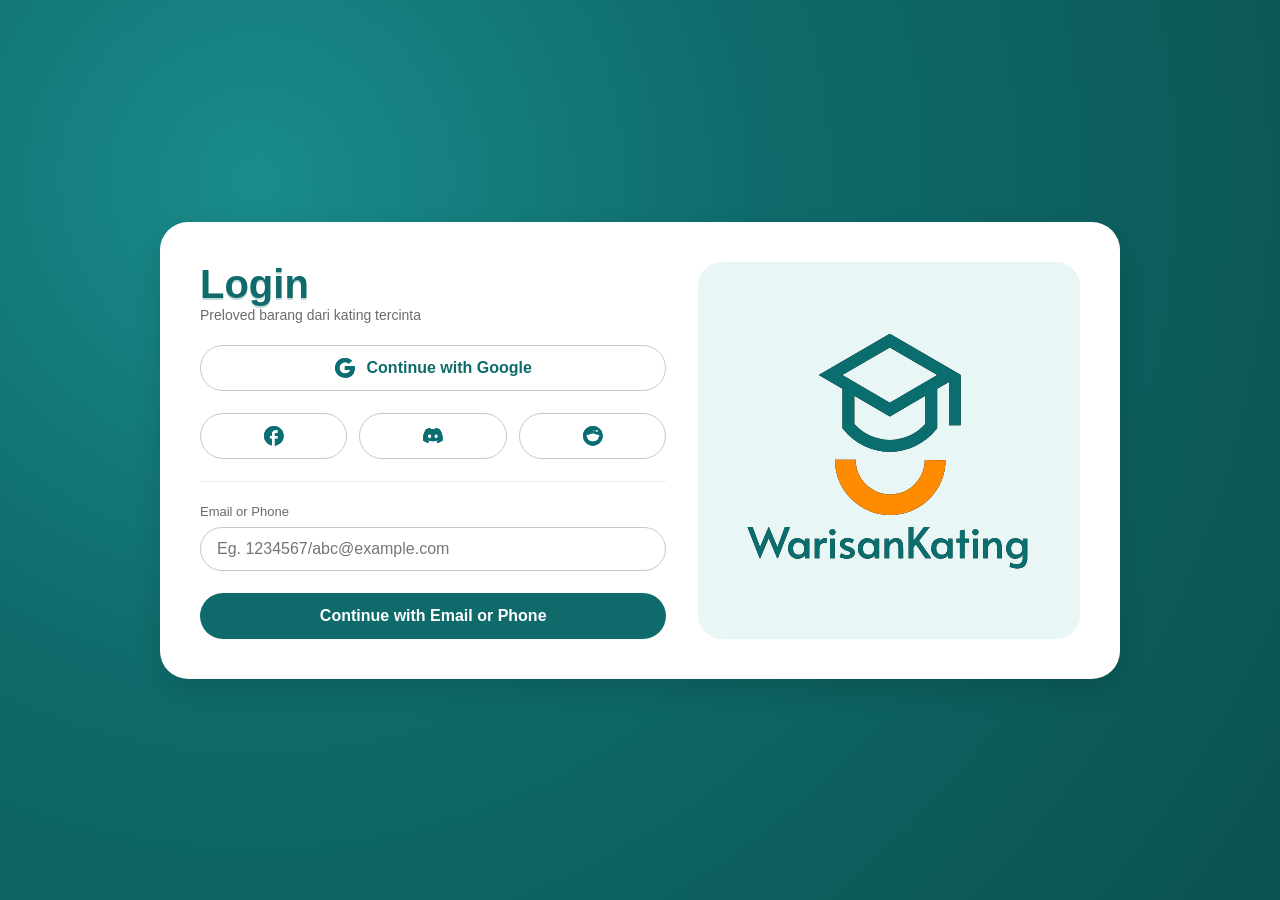
==== commit 2d472e0a: "fix: SUDAH paling sesuai" ====
--- a/index.html
+++ b/index.html
@@ -3,356 +3,54 @@
   <head>
     <meta charset="UTF-8" />
     <meta name="viewport" content="width=device-width, initial-scale=1.0" />
-    <title>WarisanKating - Home</title>
+    <title>Login - WarisanKating</title>
     <link rel="stylesheet" href="style.css" />
   </head>
-  <body class="app-shell">
-    <header class="navbar">
-      <div class="navbar-inner">
-        <a class="brand" href="index.html">
-          <img class="brand-logo" src="images/Logo.svg" alt="WarisanKating" />
-        </a>
-        <div class="nav-search">
-          <input type="text" placeholder="Cari buku, alat, jas lab..." />
-          <span>Q</span>
-        </div>
-        <div class="nav-actions">
-          <span class="nav-icon">
-            <img src="images/Notifikasi.svg" alt="Notifikasi" />
-          </span>
-          <a class="nav-avatar" href="profile.html">
-            <img src="images/Prabu.png" alt="Foto Profil" />
-          </a>
-        </div>
-      </div>
-    </header>
+  <body>
+    <main class="page">
+      <section class="card">
+        <div class="login-left">
+          <div>
+            <h1 class="login-title">Login</h1>
+            <p class="login-subtitle">Preloved barang dari kating tercinta</p>
+          </div>
 
-    <nav class="top-icons">
-      <div class="top-icons-inner">
-        <a class="top-link is-active" href="index.html">
-          <img src="images/Home.svg" alt="Beranda" />
-        </a>
-        <a class="top-link" href="sewa.html">
-          <img src="images/Pesanan.svg" alt="Sewa" />
-        </a>
-        <a class="top-link" href="chat-list.html">
-          <img src="images/Chat.svg" alt="Chat" />
-        </a>
-      </div>
-    </nav>
+          <button class="social-btn" type="button">
+            <img src="images/Google.svg" alt="Google" />
+            <span>Continue with Google</span>
+          </button>
 
-    <main class="page-content">
-      <section class="hero">
-        <span class="hero-badge">Khusus Mahasiswa Terverifikasi</span>
-        <h1 class="hero-title">Jual, Beli &amp; Sewa Perlengkapan Kuliah</h1>
-        <p class="hero-subtitle">
-          Transaksi aman antar mahasiswa kampus COD langsung di kampus tanpa
-          ribet ekspedisi
-        </p>
-      </section>
+          <div class="social-row">
+            <button class="social-icon" type="button">
+              <img src="images/Facebook.svg" alt="Facebook" />
+            </button>
+            <button class="social-icon" type="button">
+              <img src="images/Discord.svg" alt="Discord" />
+            </button>
+            <button class="social-icon" type="button">
+              <img src="images/Reddit.svg" alt="Reddit" />
+            </button>
+          </div>
 
-      <section>
-        <div class="section-title">Kategori</div>
-        <div class="category-grid">
-          <div class="category-card">
-            <img src="images/KategoriBuku.png" alt="Buku" />
-            <span>Buku</span>
-          </div>
-          <div class="category-card">
-            <img src="images/KategoriAlat.png" alt="Alat" />
-            <span>Alat</span>
-          </div>
-          <div class="category-card">
-            <img src="images/KategoriJas.png" alt="Jas" />
-            <span>Jas</span>
-          </div>
-          <div class="category-card">
-            <img src="images/kategoriElektronik.png" alt="Elektronik" />
-            <span>Elektronik</span>
-          </div>
-        </div>
-      </section>
+          <div class="divider"></div>
 
-      <section>
-        <div class="section-title">Semua Barang</div>
-        <div class="filter-row">
-          <span class="chip is-active">Semua</span>
-          <span class="chip">FMIPA</span>
-          <span class="chip">FILKOM</span>
-          <span class="chip">FH</span>
-          <span class="chip">FT</span>
-          <span class="chip">FK</span>
-        </div>
-      </section>
-
-      <section class="item-grid">
-        <a class="item-card" href="detail.html?item=laptop">
-          <div class="item-image">
-            <img src="images/Laptop.png" alt="Laptop" />
-          </div>
-          <div class="item-body">
-            <div class="item-tag">
-              <img src="images/sewa.svg" alt="Sewa" />
-              <span>Sewa</span>
-            </div>
-            <div class="item-name">Laptop</div>
-            <div class="item-meta">Penjual: Prabu Ganteng</div>
-            <div class="item-price">Rp 100.000/hari</div>
-            <div class="item-row">
-              <div class="item-location">
-                <img src="images/lokasi.svg" alt="Lokasi" />
-                <span>FILKOM</span>
-              </div>
-              <div class="item-rating">90%</div>
-            </div>
-            <div class="item-progress"><span style="width: 90%"></span></div>
-          </div>
-        </a>
-        <a class="item-card" href="detail.html?item=buku-sql">
-          <div class="item-image">
-            <img src="images/buku%20ql.png" alt="Buku SQL" />
-          </div>
-          <div class="item-body">
-            <div class="item-tag">
-              <img src="images/jual.svg" alt="Jual" />
-              <span>Jual</span>
-            </div>
-            <div class="item-name">Buku Pemrograman SQL</div>
-            <div class="item-meta">Penjual: Muhamad Yusuf Zaki</div>
-            <div class="item-price">Rp 100.000</div>
-            <div class="item-row">
-              <div class="item-location">
-                <img src="images/lokasi.svg" alt="Lokasi" />
-                <span>FILKOM</span>
-              </div>
-              <div class="item-rating">85%</div>
-            </div>
-            <div class="item-progress"><span style="width: 85%"></span></div>
-          </div>
-        </a>
-        <a class="item-card" href="detail.html?item=buku-kalkulus">
-          <div class="item-image">
-            <img src="images/Buku%20kalkulus.png" alt="Buku Kalkulus" />
-          </div>
-          <div class="item-body">
-            <div class="item-tag">
-              <img src="images/jual.svg" alt="Jual" />
-              <span>Jual</span>
-            </div>
-            <div class="item-name">Buku Kalkulus</div>
-            <div class="item-meta">Penjual: Briankung</div>
-            <div class="item-price">Rp 80.000</div>
-            <div class="item-row">
-              <div class="item-location">
-                <img src="images/lokasi.svg" alt="Lokasi" />
-                <span>FMIPA</span>
-              </div>
-              <div class="item-rating">80%</div>
-            </div>
-            <div class="item-progress"><span style="width: 80%"></span></div>
-          </div>
-        </a>
-        <a class="item-card" href="detail.html?item=mouse">
-          <div class="item-image">
-            <img src="images/tikus.png" alt="Mouse" />
-          </div>
-          <div class="item-body">
-            <div class="item-tag">
-              <img src="images/jual.svg" alt="Jual" />
-              <span>Jual</span>
-            </div>
-            <div class="item-name">Mouse</div>
-            <div class="item-meta">Penjual: Prabu Ganteng</div>
-            <div class="item-price">Rp 30.000</div>
-            <div class="item-row">
-              <div class="item-location">
-                <img src="images/lokasi.svg" alt="Lokasi" />
-                <span>FILKOM</span>
-              </div>
-              <div class="item-rating">75%</div>
-            </div>
-            <div class="item-progress"><span style="width: 75%"></span></div>
-          </div>
-        </a>
-        <a class="item-card" href="detail.html?item=headset">
-          <div class="item-image">
-            <img src="images/ProdukHeadset.png" alt="Headset Gaming" />
-          </div>
-          <div class="item-body">
-            <div class="item-tag">
-              <img src="images/jual.svg" alt="Jual" />
-              <span>Jual</span>
-            </div>
-            <div class="item-name">Headset Gaming</div>
-            <div class="item-meta">Penjual: Briankung</div>
-            <div class="item-price">Rp 120.000</div>
-            <div class="item-row">
-              <div class="item-location">
-                <img src="images/lokasi.svg" alt="Lokasi" />
-                <span>FILKOM</span>
-              </div>
-              <div class="item-rating">88%</div>
-            </div>
-            <div class="item-progress"><span style="width: 88%"></span></div>
-          </div>
-        </a>
-        <a class="item-card" href="detail.html?item=kalkulator">
-          <div class="item-image">
-            <img
-              src="images/ProdukKalkulator.png"
-              alt="Kalkulator Scientific"
+          <div class="field">
+            <label for="email">Email or Phone</label>
+            <input
+              id="email"
+              type="text"
+              placeholder="Eg. 1234567/abc@example.com"
             />
           </div>
-          <div class="item-body">
-            <div class="item-tag">
-              <img src="images/jual.svg" alt="Jual" />
-              <span>Jual</span>
-            </div>
-            <div class="item-name">Kalkulator Scientific</div>
-            <div class="item-meta">Penjual: Prabu Ganteng</div>
-            <div class="item-price">Rp 45.000</div>
-            <div class="item-row">
-              <div class="item-location">
-                <img src="images/lokasi.svg" alt="Lokasi" />
-                <span>FILKOM</span>
-              </div>
-              <div class="item-rating">92%</div>
-            </div>
-            <div class="item-progress"><span style="width: 92%"></span></div>
-          </div>
-        </a>
-        <a class="item-card" href="detail.html?item=buku-sabatta">
-          <div class="item-image">
-            <img src="images/ProdukSobotta.png" alt="Buku Sabotto" />
-          </div>
-          <div class="item-body">
-            <div class="item-tag">
-              <img src="images/jual.svg" alt="Jual" />
-              <span>Jual</span>
-            </div>
-            <div class="item-name">Buku Sobotta</div>
-            <div class="item-meta">Penjual: Nayaka Neobeast</div>
-            <div class="item-price">Rp 95.000</div>
-            <div class="item-row">
-              <div class="item-location">
-                <img src="images/lokasi.svg" alt="Lokasi" />
-                <span>FMIPA</span>
-              </div>
-              <div class="item-rating">86%</div>
-            </div>
-            <div class="item-progress"><span style="width: 86%"></span></div>
-          </div>
-        </a>
-        <a class="item-card" href="detail.html?item=penggaris-t">
-          <div class="item-image">
-            <img src="images/ProdukPenggaris.png" alt="Penggaris T" />
-          </div>
-          <div class="item-body">
-            <div class="item-tag">
-              <img src="images/jual.svg" alt="Jual" />
-              <span>Jual</span>
-            </div>
-            <div class="item-name">Penggaris T</div>
-            <div class="item-meta">Penjual: Bli Fariz</div>
-            <div class="item-price">Rp 18.000</div>
-            <div class="item-row">
-              <div class="item-location">
-                <img src="images/lokasi.svg" alt="Lokasi" />
-                <span>FT</span>
-              </div>
-              <div class="item-rating">84%</div>
-            </div>
-            <div class="item-progress"><span style="width: 84%"></span></div>
-          </div>
-        </a>
-        <a class="item-card" href="detail.html?item=jas-lab">
-          <div class="item-image">
-            <img src="images/ProdukJaslab.png" alt="Jas Lab" />
-          </div>
-          <div class="item-body">
-            <div class="item-tag">
-              <img src="images/sewa.svg" alt="Sewa" />
-              <span>Sewa</span>
-            </div>
-            <div class="item-name">Jas Lab</div>
-            <div class="item-meta">Penjual: Repuy</div>
-            <div class="item-price">Rp 25.000/hari</div>
-            <div class="item-row">
-              <div class="item-location">
-                <img src="images/lokasi.svg" alt="Lokasi" />
-                <span>FK</span>
-              </div>
-              <div class="item-rating">90%</div>
-            </div>
-            <div class="item-progress"><span style="width: 90%"></span></div>
-          </div>
-        </a>
-        <a class="item-card" href="detail.html?item=tablet">
-          <div class="item-image">
-            <img src="images/ProdukTablet.png" alt="Tablet" />
-          </div>
-          <div class="item-body">
-            <div class="item-tag">
-              <img src="images/sewa.svg" alt="Sewa" />
-              <span>Sewa</span>
-            </div>
-            <div class="item-name">Tablet</div>
-            <div class="item-meta">Penjual: Nayaka Neobeast</div>
-            <div class="item-price">Rp 90.000/hari</div>
-            <div class="item-row">
-              <div class="item-location">
-                <img src="images/lokasi.svg" alt="Lokasi" />
-                <span>FILKOM</span>
-              </div>
-              <div class="item-rating">87%</div>
-            </div>
-            <div class="item-progress"><span style="width: 87%"></span></div>
-          </div>
-        </a>
-        <a class="item-card" href="detail.html?item=keyboard">
-          <div class="item-image">
-            <img src="images/ProdukKeyboard.png" alt="Keyboard Mechanical" />
-          </div>
-          <div class="item-body">
-            <div class="item-tag">
-              <img src="images/jual.svg" alt="Jual" />
-              <span>Jual</span>
-            </div>
-            <div class="item-name">Keyboard Mechanical</div>
-            <div class="item-meta">Penjual: Muhamad Yusuf Zaki</div>
-            <div class="item-price">Rp 200.000</div>
-            <div class="item-row">
-              <div class="item-location">
-                <img src="images/lokasi.svg" alt="Lokasi" />
-                <span>FILKOM</span>
-              </div>
-              <div class="item-rating">91%</div>
-            </div>
-            <div class="item-progress"><span style="width: 91%"></span></div>
-          </div>
-        </a>
-        <a class="item-card" href="detail.html?item=flashdisk">
-          <div class="item-image">
-            <img src="images/ProdukFlashdisk.png" alt="Flashdisk 64GB" />
-          </div>
-          <div class="item-body">
-            <div class="item-tag">
-              <img src="images/jual.svg" alt="Jual" />
-              <span>Jual</span>
-            </div>
-            <div class="item-name">Flashdisk 64GB</div>
-            <div class="item-meta">Penjual: Muhamad Yusuf Zaki</div>
-            <div class="item-price">Rp 35.000</div>
-            <div class="item-row">
-              <div class="item-location">
-                <img src="images/lokasi.svg" alt="Lokasi" />
-                <span>FILKOM</span>
-              </div>
-              <div class="item-rating">83%</div>
-            </div>
-            <div class="item-progress"><span style="width: 83%"></span></div>
-          </div>
-        </a>
+
+          <a class="primary-btn" href="home.html"
+            >Continue with Email or Phone</a
+          >
+        </div>
+
+        <aside class="side-panel">
+          <img class="logo-full" src="images/Logo.svg" alt="WarisanKating" />
+        </aside>
       </section>
     </main>
     <script src="script.js"></script>
--- a/style.css
+++ b/style.css
@@ -241,6 +241,12 @@
   box-shadow: 0 4px 12px rgba(0, 0, 0, 0.05);
 }
 
+.search-icon {
+  width: 18px;
+  height: 18px;
+  object-fit: contain;
+}
+
 .nav-search input {
   border: none;
   outline: none;
@@ -251,15 +257,6 @@
   display: flex;
   align-items: center;
   gap: 12px;
-}
-
-.pill {
-  padding: 8px 16px;
-  border-radius: 999px;
-  background: var(--teal-900);
-  color: var(--white);
-  font-weight: 600;
-  font-size: 13px;
 }
 
 .nav-icon {
@@ -362,6 +359,15 @@
   border-radius: 999px;
   font-weight: 600;
   font-size: 12px;
+  display: inline-flex;
+  align-items: center;
+  gap: 6px;
+}
+
+.hero-badge img {
+  width: 14px;
+  height: 14px;
+  object-fit: contain;
 }
 
 .hero-title {
